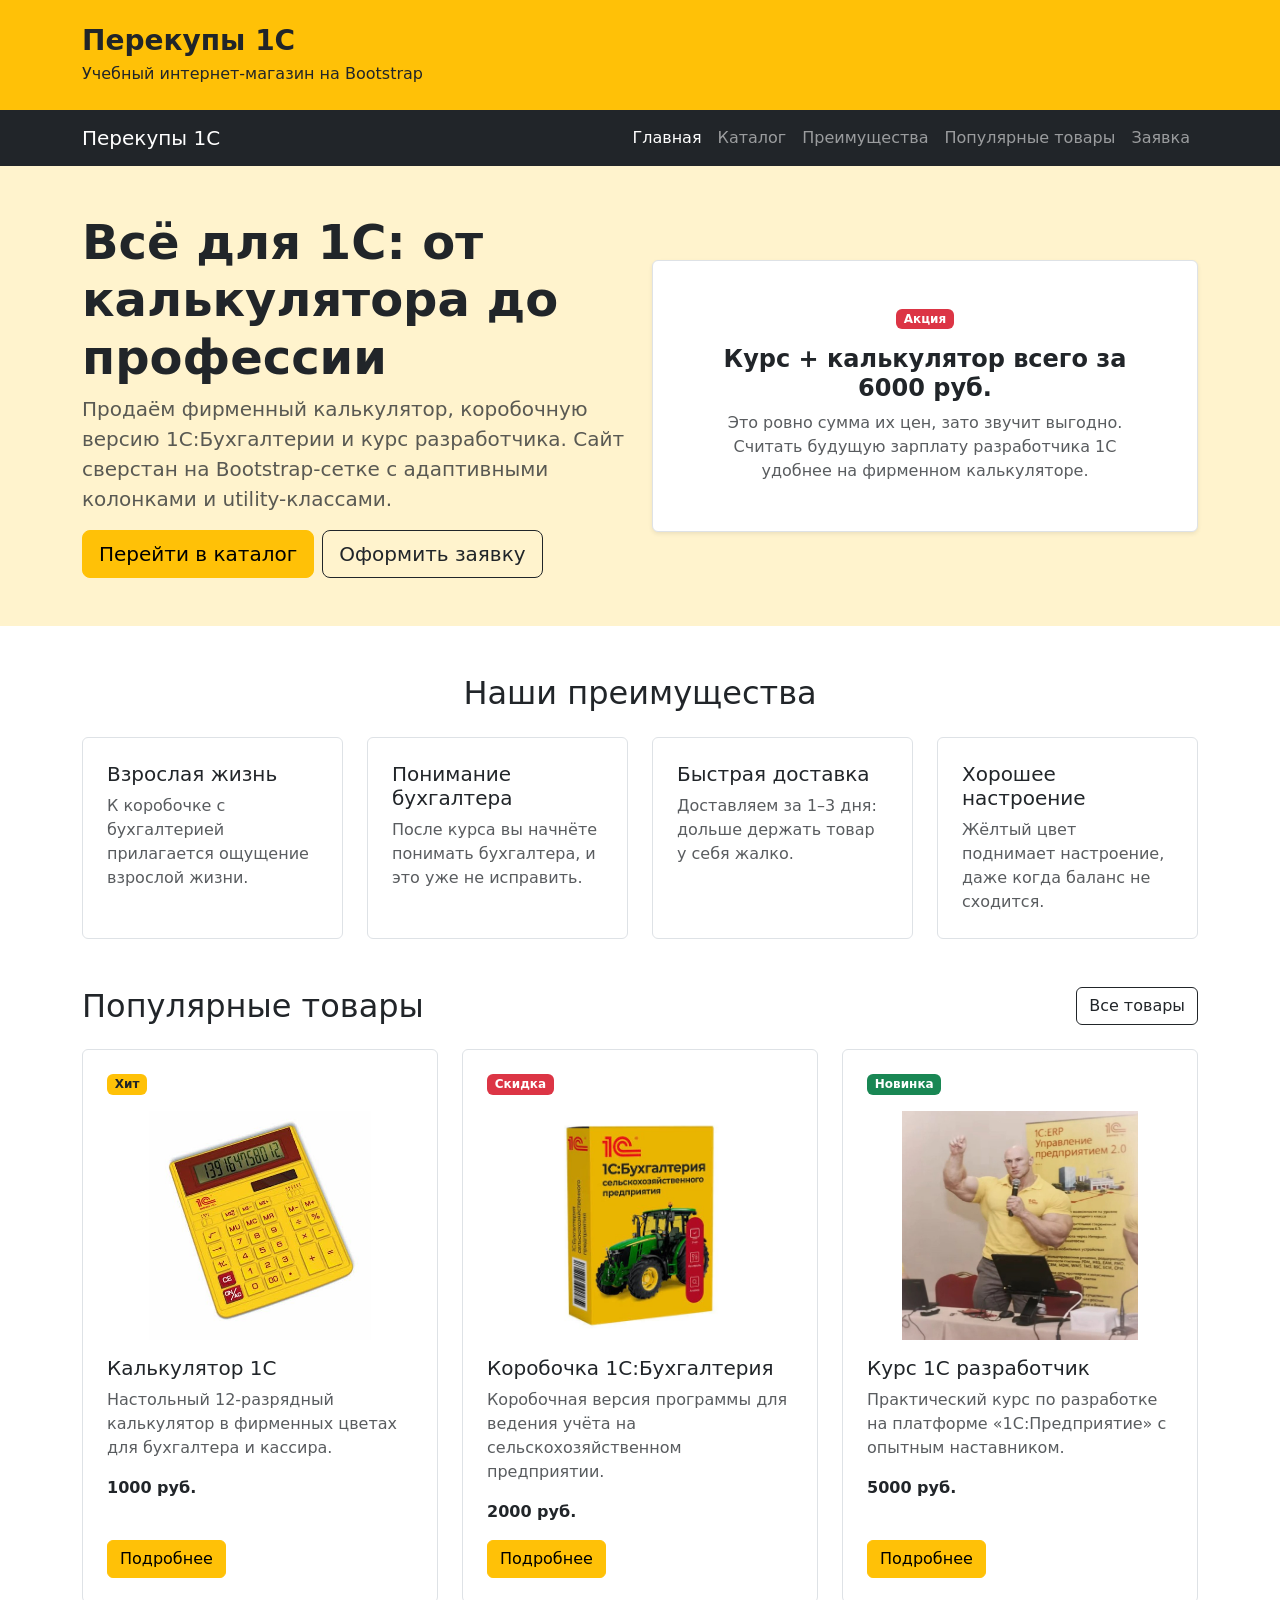
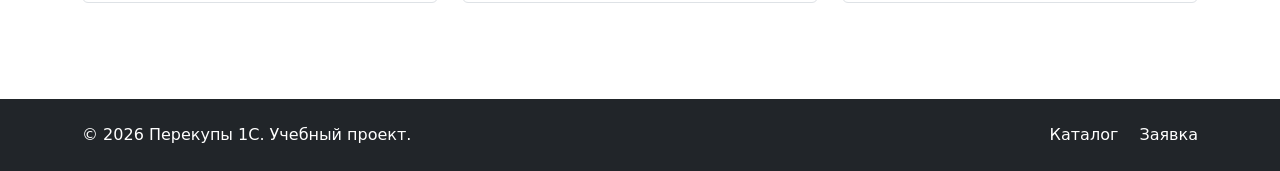
==== index.html @ c37d54c1 "feat: create Bootstrap grid homepage" ====
<!DOCTYPE html>
<html lang="ru">
<head>
  <meta charset="UTF-8">
  <meta name="viewport" content="width=device-width, initial-scale=1.0">
  <meta name="description" content="Главная страница учебного интернет-магазина «Перекупы 1С» на Bootstrap.">
  <title>Главная — Перекупы 1С</title>

  <link
    href="https://cdn.jsdelivr.net/npm/bootstrap@5.3.3/dist/css/bootstrap.min.css"
    rel="stylesheet"
  >
  <link rel="stylesheet" href="css/custom.css">
</head>
<body class="d-flex flex-column">
  <header class="bg-warning text-dark py-4">
    <div class="container">
      <div class="row align-items-center">
        <div class="col-12">
          <h1 class="h3 fw-bold mb-1">Перекупы 1С</h1>
          <p class="mb-0">
            Учебный интернет-магазин на Bootstrap
          </p>
        </div>
      </div>
    </div>
  </header>

  <nav class="navbar navbar-expand-lg navbar-dark bg-dark">
    <div class="container">
      <a class="navbar-brand" href="index.html">Перекупы 1С</a>

      <button
        class="navbar-toggler"
        type="button"
        data-bs-toggle="collapse"
        data-bs-target="#mainNavbar"
        aria-controls="mainNavbar"
        aria-expanded="false"
        aria-label="Переключить навигацию"
      >
        <span class="navbar-toggler-icon"></span>
      </button>

      <div class="collapse navbar-collapse" id="mainNavbar">
        <ul class="navbar-nav ms-auto">
          <li class="nav-item">
            <a class="nav-link active" aria-current="page" href="index.html">
              Главная
            </a>
          </li>
          <li class="nav-item">
            <a class="nav-link" href="catalog.html">Каталог</a>
          </li>
          <li class="nav-item">
            <a class="nav-link" href="#advantages">Преимущества</a>
          </li>
          <li class="nav-item">
            <a class="nav-link" href="#popular">Популярные товары</a>
          </li>
          <li class="nav-item">
            <a class="nav-link" href="order.html">Заявка</a>
          </li>
        </ul>
      </div>
    </div>
  </nav>

  <main class="flex-grow-1">
    <!--
      Hero-блок: светло-жёлтый фон на всю ширину экрана (container-fluid),
      а содержимое ограничено по ширине внутренним container.
    -->
    <section class="container-fluid bg-warning-subtle py-5">
      <div class="container">
        <div class="row align-items-center g-4">
          <div class="col-12 col-lg-6">
            <h2 class="display-5 fw-bold">
              Всё для 1С: от калькулятора до профессии
            </h2>
            <p class="lead text-body-secondary">
              Продаём фирменный калькулятор, коробочную версию 1С:Бухгалтерии
              и курс разработчика. Сайт сверстан на Bootstrap-сетке
              с адаптивными колонками и utility-классами.
            </p>
            <div class="d-flex flex-wrap gap-2">
              <a class="btn btn-warning btn-lg" href="catalog.html">
                Перейти в каталог
              </a>
              <a class="btn btn-outline-dark btn-lg" href="order.html">
                Оформить заявку
              </a>
            </div>
          </div>

          <div class="col-12 col-lg-6">
            <div class="placeholder-box d-flex flex-column justify-content-center p-5 bg-white border rounded shadow-sm text-center">
              <span class="badge bg-danger align-self-center mb-3">Акция</span>
              <p class="h4 fw-bold">Курс + калькулятор всего за 6000 руб.</p>
              <p class="mb-0 text-body-secondary">
                Это ровно сумма их цен, зато звучит выгодно.
                Считать будущую зарплату разработчика 1С удобнее на фирменном калькуляторе.
              </p>
            </div>
          </div>
        </div>
      </div>
    </section>

    <section class="container my-5" id="advantages">
      <h2 class="text-center mb-4">Наши преимущества</h2>

      <div class="row g-4">
        <div class="col-12 col-md-6 col-lg-3">
          <div class="p-4 border rounded h-100 bg-white">
            <h3 class="h5">Взрослая жизнь</h3>
            <p class="mb-0 text-body-secondary">
              К коробочке с бухгалтерией прилагается ощущение взрослой жизни.
            </p>
          </div>
        </div>

        <div class="col-12 col-md-6 col-lg-3">
          <div class="p-4 border rounded h-100 bg-white">
            <h3 class="h5">Понимание бухгалтера</h3>
            <p class="mb-0 text-body-secondary">
              После курса вы начнёте понимать бухгалтера, и это уже не исправить.
            </p>
          </div>
        </div>

        <div class="col-12 col-md-6 col-lg-3">
          <div class="p-4 border rounded h-100 bg-white">
            <h3 class="h5">Быстрая доставка</h3>
            <p class="mb-0 text-body-secondary">
              Доставляем за 1–3 дня: дольше держать товар у себя жалко.
            </p>
          </div>
        </div>

        <div class="col-12 col-md-6 col-lg-3">
          <div class="p-4 border rounded h-100 bg-white">
            <h3 class="h5">Хорошее настроение</h3>
            <p class="mb-0 text-body-secondary">
              Жёлтый цвет поднимает настроение, даже когда баланс не сходится.
            </p>
          </div>
        </div>
      </div>
    </section>

    <section class="container my-5" id="popular">
      <div class="d-flex flex-wrap justify-content-between align-items-center gap-2 mb-4">
        <h2 class="mb-0">Популярные товары</h2>
        <a class="btn btn-outline-dark" href="catalog.html">
          Все товары
        </a>
      </div>

      <div class="row g-4">
        <div class="col-12 col-md-6 col-lg-4">
          <div class="d-flex flex-column border rounded h-100 p-4">
            <span class="badge bg-warning text-dark align-self-start mb-3">Хит</span>
            <div class="ratio ratio-4x3 mb-3">
              <img class="object-fit-contain" src="images/product-1.jpg" alt="Жёлтый настольный калькулятор 1С с красными клавишами" width="440" height="454">
            </div>
            <h3 class="h5">Калькулятор 1С</h3>
            <p class="text-body-secondary">
              Настольный 12-разрядный калькулятор в фирменных цветах для бухгалтера и кассира.
            </p>
            <p class="fw-bold mb-3">1000 руб.</p>
            <a class="btn btn-warning align-self-start mt-auto" href="product.html">
              Подробнее
            </a>
          </div>
        </div>

        <div class="col-12 col-md-6 col-lg-4">
          <div class="d-flex flex-column border rounded h-100 p-4">
            <span class="badge bg-danger align-self-start mb-3">Скидка</span>
            <div class="ratio ratio-4x3 mb-3">
              <img class="object-fit-contain" src="images/product-2.jpg" alt="Жёлтая коробка программы «1С:Бухгалтерия сельскохозяйственного предприятия» с изображением трактора" width="395" height="506">
            </div>
            <h3 class="h5">Коробочка 1С:Бухгалтерия</h3>
            <p class="text-body-secondary">
              Коробочная версия программы для ведения учёта на сельскохозяйственном предприятии.
            </p>
            <p class="fw-bold mb-3">2000 руб.</p>
            <a class="btn btn-warning align-self-start mt-auto" href="product-2.html">
              Подробнее
            </a>
          </div>
        </div>

        <div class="col-12 col-md-6 col-lg-4">
          <div class="d-flex flex-column border rounded h-100 p-4">
            <span class="badge bg-success align-self-start mb-3">Новинка</span>
            <div class="ratio ratio-4x3 mb-3">
              <img class="object-fit-contain" src="images/product-3.jpg" alt="Преподаватель в жёлтой футболке 1С выступает с микрофоном на фоне плаката «1С:ERP»" width="800" height="775">
            </div>
            <h3 class="h5">Курс 1С разработчик</h3>
            <p class="text-body-secondary">
              Практический курс по разработке на платформе «1С:Предприятие» с опытным наставником.
            </p>
            <p class="fw-bold mb-3">5000 руб.</p>
            <a class="btn btn-warning align-self-start mt-auto" href="product-3.html">
              Подробнее
            </a>
          </div>
        </div>
      </div>
    </section>
  </main>

  <footer class="bg-dark text-white py-4 mt-5">
    <div class="container">
      <div class="row align-items-center g-3">
        <div class="col-12 col-md-6">
          <p class="mb-0">
            &copy; 2026 Перекупы 1С. Учебный проект.
          </p>
        </div>

        <div class="col-12 col-md-6 text-md-end">
          <a class="text-white text-decoration-none me-3" href="catalog.html">
            Каталог
          </a>
          <a class="text-white text-decoration-none" href="order.html">
            Заявка
          </a>
        </div>
      </div>
    </div>
  </footer>

  <script
    src="https://cdn.jsdelivr.net/npm/bootstrap@5.3.3/dist/js/bootstrap.bundle.min.js">
  </script>
</body>
</html>
---- css/custom.css ----
/*
  Собственные стили проекта.
  Подключаются после Bootstrap, поэтому могут переопределять его правила.
  Основное оформление страницы задаётся классами Bootstrap,
  здесь только минимальные правки.
*/

/*
  Страница занимает всю высоту окна.
  Вместе с классами d-flex flex-column у body и flex-grow-1 у main
  это прижимает подвал к низу окна на коротких страницах.
*/
body {
  min-height: 100vh;
}

/*
  Минимальная высота промо-блока в hero, чтобы он не сжимался
  до высоты текста и был сопоставим с левой колонкой.
*/
.placeholder-box {
  min-height: 240px;
}
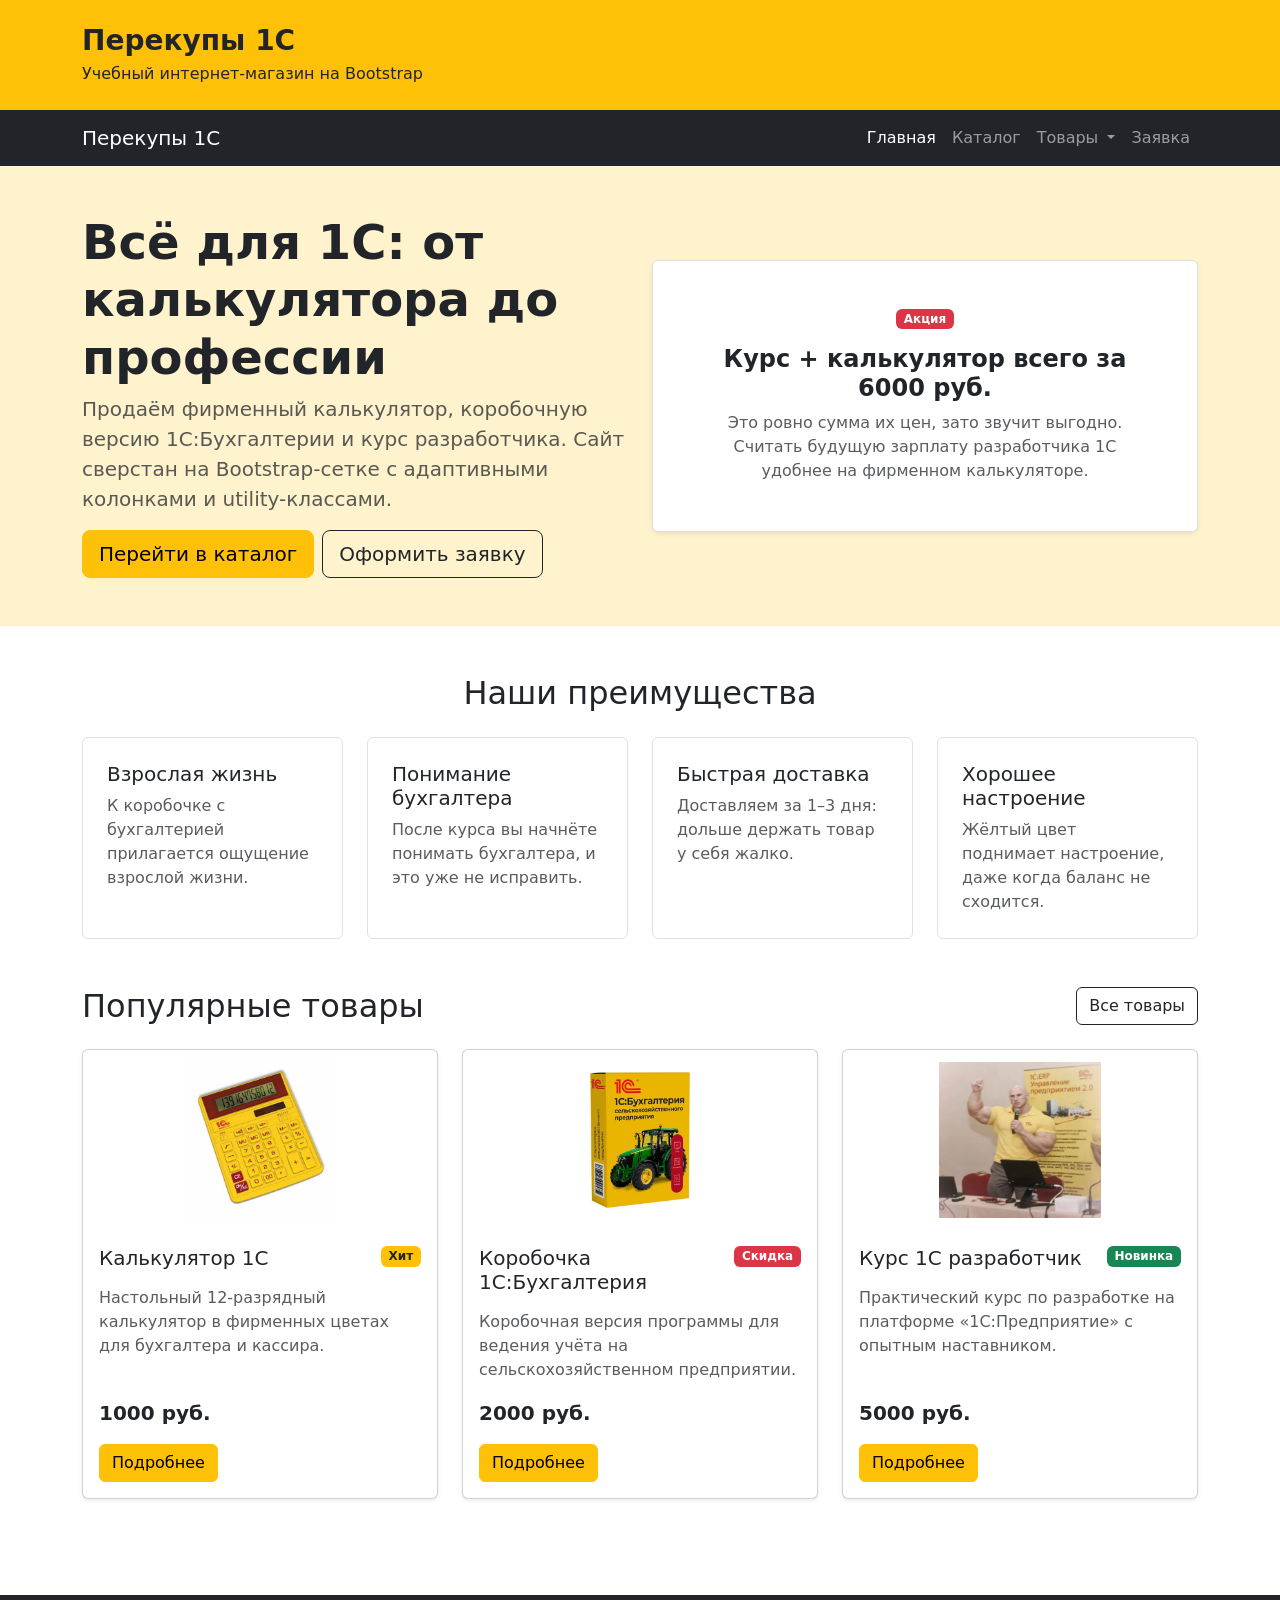
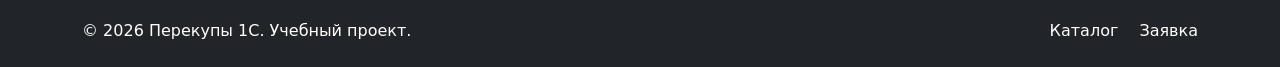
==== commit 1e6c0959: "feat: add Bootstrap components pages" ====
--- a/index.html
+++ b/index.html
@@ -7,7 +7,7 @@
   <title>Главная — Перекупы 1С</title>
 
   <link
-    href="https://cdn.jsdelivr.net/npm/bootstrap@5.3.3/dist/css/bootstrap.min.css"
+    href="https://cdn.jsdelivr.net/npm/bootstrap@5.3.8/dist/css/bootstrap.min.css"
     rel="stylesheet"
   >
   <link rel="stylesheet" href="css/custom.css">
@@ -45,19 +45,32 @@
       <div class="collapse navbar-collapse" id="mainNavbar">
         <ul class="navbar-nav ms-auto">
           <li class="nav-item">
-            <a class="nav-link active" aria-current="page" href="index.html">
-              Главная
-            </a>
-          </li>
+            <a class="nav-link active" aria-current="page" href="index.html">Главная</a>
+          </li>
+
           <li class="nav-item">
             <a class="nav-link" href="catalog.html">Каталог</a>
           </li>
-          <li class="nav-item">
-            <a class="nav-link" href="#advantages">Преимущества</a>
-          </li>
-          <li class="nav-item">
-            <a class="nav-link" href="#popular">Популярные товары</a>
-          </li>
+
+          <li class="nav-item dropdown">
+            <a
+              class="nav-link dropdown-toggle"
+              href="#"
+              role="button"
+              data-bs-toggle="dropdown"
+              aria-expanded="false"
+            >
+              Товары
+            </a>
+            <ul class="dropdown-menu">
+              <li><a class="dropdown-item" href="product.html">Калькулятор 1С</a></li>
+              <li><a class="dropdown-item" href="product-2.html">Коробочка 1С:Бухгалтерия</a></li>
+              <li><a class="dropdown-item" href="product-3.html">Курс 1С разработчик</a></li>
+              <li><hr class="dropdown-divider"></li>
+              <li><a class="dropdown-item" href="catalog.html">Все товары</a></li>
+            </ul>
+          </li>
+
           <li class="nav-item">
             <a class="nav-link" href="order.html">Заявка</a>
           </li>
@@ -159,53 +172,68 @@
 
       <div class="row g-4">
         <div class="col-12 col-md-6 col-lg-4">
-          <div class="d-flex flex-column border rounded h-100 p-4">
-            <span class="badge bg-warning text-dark align-self-start mb-3">Хит</span>
-            <div class="ratio ratio-4x3 mb-3">
-              <img class="object-fit-contain" src="images/product-1.jpg" alt="Жёлтый настольный калькулятор 1С с красными клавишами" width="440" height="454">
-            </div>
-            <h3 class="h5">Калькулятор 1С</h3>
-            <p class="text-body-secondary">
-              Настольный 12-разрядный калькулятор в фирменных цветах для бухгалтера и кассира.
-            </p>
-            <p class="fw-bold mb-3">1000 руб.</p>
-            <a class="btn btn-warning align-self-start mt-auto" href="product.html">
-              Подробнее
-            </a>
+          <div class="card h-100 shadow-sm">
+            <img class="card-img-top" src="images/product-1.jpg" alt="Жёлтый настольный калькулятор 1С с красными клавишами" width="440" height="454">
+            <div class="card-body d-flex flex-column">
+              <div class="d-flex justify-content-between align-items-start gap-2 mb-3">
+                <h3 class="card-title h5 mb-0">Калькулятор 1С</h3>
+                <span class="badge bg-warning text-dark">Хит</span>
+              </div>
+
+              <p class="card-text text-body-secondary">
+                Настольный 12-разрядный калькулятор в фирменных цветах для бухгалтера и кассира.
+              </p>
+
+              <p class="fw-bold fs-5 mt-auto">1000 руб.</p>
+
+              <div class="d-flex flex-wrap gap-2">
+                <a class="btn btn-warning" href="product.html">Подробнее</a>
+              </div>
+            </div>
           </div>
         </div>
 
         <div class="col-12 col-md-6 col-lg-4">
-          <div class="d-flex flex-column border rounded h-100 p-4">
-            <span class="badge bg-danger align-self-start mb-3">Скидка</span>
-            <div class="ratio ratio-4x3 mb-3">
-              <img class="object-fit-contain" src="images/product-2.jpg" alt="Жёлтая коробка программы «1С:Бухгалтерия сельскохозяйственного предприятия» с изображением трактора" width="395" height="506">
-            </div>
-            <h3 class="h5">Коробочка 1С:Бухгалтерия</h3>
-            <p class="text-body-secondary">
-              Коробочная версия программы для ведения учёта на сельскохозяйственном предприятии.
-            </p>
-            <p class="fw-bold mb-3">2000 руб.</p>
-            <a class="btn btn-warning align-self-start mt-auto" href="product-2.html">
-              Подробнее
-            </a>
+          <div class="card h-100 shadow-sm">
+            <img class="card-img-top" src="images/product-2.jpg" alt="Жёлтая коробка программы «1С:Бухгалтерия сельскохозяйственного предприятия» с изображением трактора" width="395" height="506">
+            <div class="card-body d-flex flex-column">
+              <div class="d-flex justify-content-between align-items-start gap-2 mb-3">
+                <h3 class="card-title h5 mb-0">Коробочка 1С:Бухгалтерия</h3>
+                <span class="badge bg-danger">Скидка</span>
+              </div>
+
+              <p class="card-text text-body-secondary">
+                Коробочная версия программы для ведения учёта на сельскохозяйственном предприятии.
+              </p>
+
+              <p class="fw-bold fs-5 mt-auto">2000 руб.</p>
+
+              <div class="d-flex flex-wrap gap-2">
+                <a class="btn btn-warning" href="product-2.html">Подробнее</a>
+              </div>
+            </div>
           </div>
         </div>
 
         <div class="col-12 col-md-6 col-lg-4">
-          <div class="d-flex flex-column border rounded h-100 p-4">
-            <span class="badge bg-success align-self-start mb-3">Новинка</span>
-            <div class="ratio ratio-4x3 mb-3">
-              <img class="object-fit-contain" src="images/product-3.jpg" alt="Преподаватель в жёлтой футболке 1С выступает с микрофоном на фоне плаката «1С:ERP»" width="800" height="775">
-            </div>
-            <h3 class="h5">Курс 1С разработчик</h3>
-            <p class="text-body-secondary">
-              Практический курс по разработке на платформе «1С:Предприятие» с опытным наставником.
-            </p>
-            <p class="fw-bold mb-3">5000 руб.</p>
-            <a class="btn btn-warning align-self-start mt-auto" href="product-3.html">
-              Подробнее
-            </a>
+          <div class="card h-100 shadow-sm">
+            <img class="card-img-top" src="images/product-3.jpg" alt="Преподаватель в жёлтой футболке 1С выступает с микрофоном на фоне плаката «1С:ERP»" width="800" height="775">
+            <div class="card-body d-flex flex-column">
+              <div class="d-flex justify-content-between align-items-start gap-2 mb-3">
+                <h3 class="card-title h5 mb-0">Курс 1С разработчик</h3>
+                <span class="badge bg-success">Новинка</span>
+              </div>
+
+              <p class="card-text text-body-secondary">
+                Практический курс по разработке на платформе «1С:Предприятие» с опытным наставником.
+              </p>
+
+              <p class="fw-bold fs-5 mt-auto">5000 руб.</p>
+
+              <div class="d-flex flex-wrap gap-2">
+                <a class="btn btn-warning" href="product-3.html">Подробнее</a>
+              </div>
+            </div>
           </div>
         </div>
       </div>
@@ -234,7 +262,7 @@
   </footer>
 
   <script
-    src="https://cdn.jsdelivr.net/npm/bootstrap@5.3.3/dist/js/bootstrap.bundle.min.js">
+    src="https://cdn.jsdelivr.net/npm/bootstrap@5.3.8/dist/js/bootstrap.bundle.min.js">
   </script>
 </body>
 </html>
--- a/css/custom.css
+++ b/css/custom.css
@@ -21,3 +21,23 @@
 .placeholder-box {
   min-height: 240px;
 }
+
+/*
+  Область изображения на странице товара.
+  Задаёт высоту, даже пока фотография не загрузилась.
+*/
+.placeholder-image {
+  min-height: 320px;
+}
+
+/*
+  Изображение в карточке товара: одинаковая высота у всех карточек.
+  contain вместо cover из методички: фотографии товаров разных пропорций,
+  и cover обрезал бы калькулятор и коробку по краям.
+  Отступ отделяет фотографию от рамки карточки.
+*/
+.card-img-top {
+  height: 180px;
+  padding: 0.75rem;
+  object-fit: contain;
+}
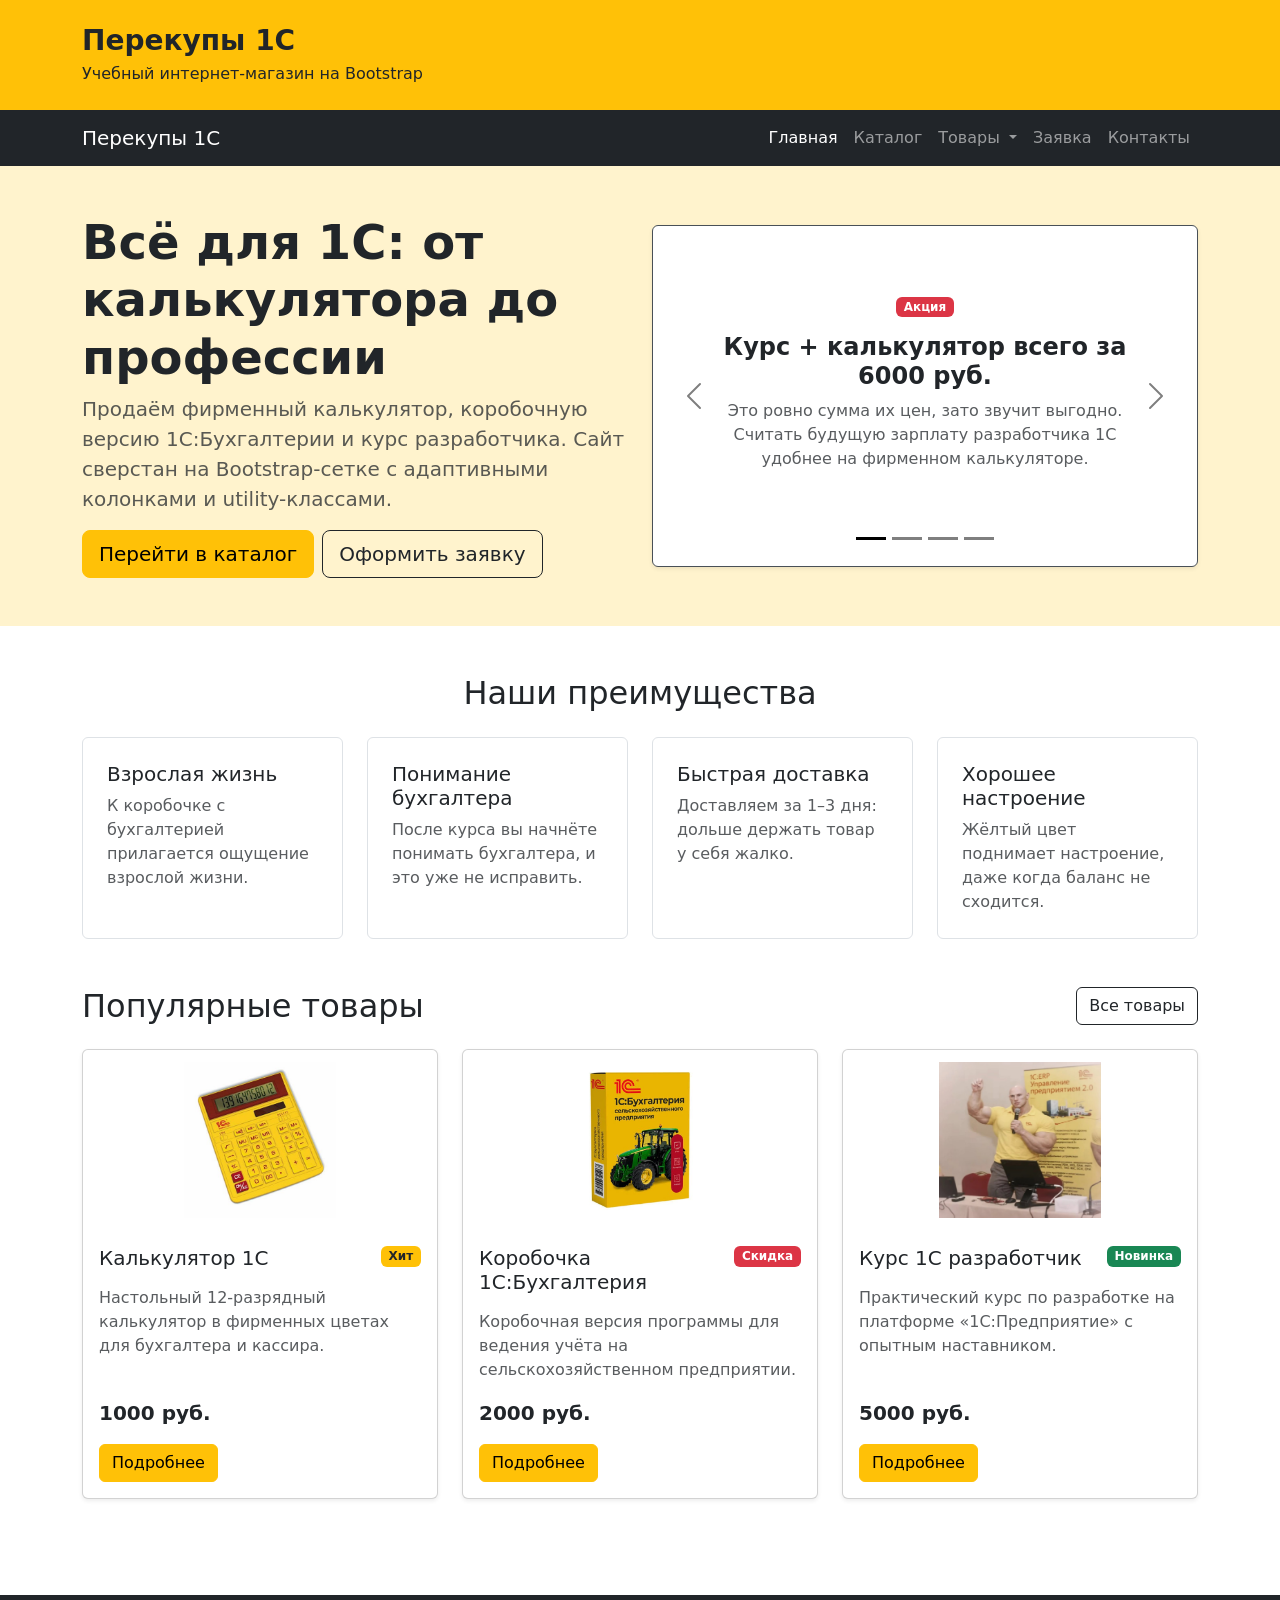
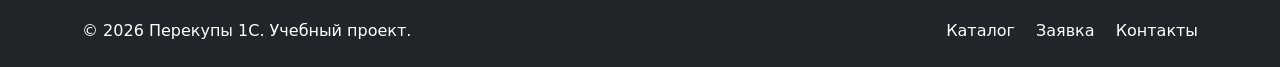
==== commit b8e031c0: "fix: prepare Bootstrap project for submission" ====
--- a/index.html
+++ b/index.html
@@ -6,10 +6,7 @@
   <meta name="description" content="Главная страница учебного интернет-магазина «Перекупы 1С» на Bootstrap.">
   <title>Главная — Перекупы 1С</title>
 
-  <link
-    href="https://cdn.jsdelivr.net/npm/bootstrap@5.3.8/dist/css/bootstrap.min.css"
-    rel="stylesheet"
-  >
+  <link rel="stylesheet" href="vendor/bootstrap/css/bootstrap.min.css">
   <link rel="stylesheet" href="css/custom.css">
 </head>
 <body class="d-flex flex-column">
@@ -74,6 +71,10 @@
           <li class="nav-item">
             <a class="nav-link" href="order.html">Заявка</a>
           </li>
+
+          <li class="nav-item">
+            <a class="nav-link" href="contacts.html">Контакты</a>
+          </li>
         </ul>
       </div>
     </div>
@@ -107,13 +108,85 @@
           </div>
 
           <div class="col-12 col-lg-6">
-            <div class="placeholder-box d-flex flex-column justify-content-center p-5 bg-white border rounded shadow-sm text-center">
-              <span class="badge bg-danger align-self-center mb-3">Акция</span>
-              <p class="h4 fw-bold">Курс + калькулятор всего за 6000 руб.</p>
-              <p class="mb-0 text-body-secondary">
-                Это ровно сумма их цен, зато звучит выгодно.
-                Считать будущую зарплату разработчика 1С удобнее на фирменном калькуляторе.
-              </p>
+            <!--
+              Карусель: тёмные стрелки и индикаторы (data-bs-theme="dark" у карусели),
+              а содержимое слайдов в обычной светлой теме (data-bs-theme="light").
+            -->
+            <div
+              id="heroCarousel"
+              class="carousel slide bg-white border rounded shadow-sm"
+              data-bs-ride="carousel"
+              data-bs-theme="dark"
+            >
+              <div class="carousel-indicators">
+          <button
+            type="button"
+            data-bs-target="#heroCarousel"
+            data-bs-slide-to="0" class="active" aria-current="true"
+            aria-label="Слайд 1"
+          ></button>
+          <button
+            type="button"
+            data-bs-target="#heroCarousel"
+            data-bs-slide-to="1"
+            aria-label="Слайд 2"
+          ></button>
+          <button
+            type="button"
+            data-bs-target="#heroCarousel"
+            data-bs-slide-to="2"
+            aria-label="Слайд 3"
+          ></button>
+          <button
+            type="button"
+            data-bs-target="#heroCarousel"
+            data-bs-slide-to="3"
+            aria-label="Слайд 4"
+          ></button>
+              </div>
+
+              <div class="carousel-inner" data-bs-theme="light">
+                <div class="carousel-item active">
+                  <div class="hero-slide d-flex flex-column justify-content-center align-items-center text-center px-5 pt-4 pb-5">
+                    <span class="badge bg-danger mb-3">Акция</span>
+                    <p class="h4 fw-bold">Курс + калькулятор всего за 6000 руб.</p>
+                    <p class="mb-0 text-body-secondary">
+                      Это ровно сумма их цен, зато звучит выгодно.
+                      Считать будущую зарплату разработчика 1С удобнее на фирменном калькуляторе.
+                    </p>
+                  </div>
+                </div>
+                <div class="carousel-item">
+                  <a class="hero-slide d-flex flex-column justify-content-center align-items-center text-center px-5 pt-4 pb-5 text-body text-decoration-none" href="product.html">
+                    <img class="hero-slide__image mb-3" src="images/product-1.jpg" alt="Жёлтый настольный калькулятор 1С с красными клавишами" width="440" height="454">
+                    <span class="h5 mb-1">Калькулятор 1С</span>
+                    <span class="text-body-secondary">1000 руб.</span>
+                  </a>
+                </div>
+                <div class="carousel-item">
+                  <a class="hero-slide d-flex flex-column justify-content-center align-items-center text-center px-5 pt-4 pb-5 text-body text-decoration-none" href="product-2.html">
+                    <img class="hero-slide__image mb-3" src="images/product-2.jpg" alt="Жёлтая коробка программы «1С:Бухгалтерия сельскохозяйственного предприятия» с изображением трактора" width="395" height="506">
+                    <span class="h5 mb-1">Коробочка 1С:Бухгалтерия</span>
+                    <span class="text-body-secondary">2000 руб.</span>
+                  </a>
+                </div>
+                <div class="carousel-item">
+                  <a class="hero-slide d-flex flex-column justify-content-center align-items-center text-center px-5 pt-4 pb-5 text-body text-decoration-none" href="product-3.html">
+                    <img class="hero-slide__image mb-3" src="images/product-3.jpg" alt="Преподаватель в жёлтой футболке 1С выступает с микрофоном на фоне плаката «1С:ERP»" width="800" height="775">
+                    <span class="h5 mb-1">Курс 1С разработчик</span>
+                    <span class="text-body-secondary">5000 руб.</span>
+                  </a>
+                </div>
+              </div>
+
+              <button class="carousel-control-prev" type="button" data-bs-target="#heroCarousel" data-bs-slide="prev">
+                <span class="carousel-control-prev-icon" aria-hidden="true"></span>
+                <span class="visually-hidden">Предыдущий слайд</span>
+              </button>
+              <button class="carousel-control-next" type="button" data-bs-target="#heroCarousel" data-bs-slide="next">
+                <span class="carousel-control-next-icon" aria-hidden="true"></span>
+                <span class="visually-hidden">Следующий слайд</span>
+              </button>
             </div>
           </div>
         </div>
@@ -253,16 +326,17 @@
           <a class="text-white text-decoration-none me-3" href="catalog.html">
             Каталог
           </a>
-          <a class="text-white text-decoration-none" href="order.html">
+          <a class="text-white text-decoration-none me-3" href="order.html">
             Заявка
           </a>
+          <a class="text-white text-decoration-none" href="contacts.html">
+            Контакты
+          </a>
         </div>
       </div>
     </div>
   </footer>
 
-  <script
-    src="https://cdn.jsdelivr.net/npm/bootstrap@5.3.8/dist/js/bootstrap.bundle.min.js">
-  </script>
+  <script src="vendor/bootstrap/js/bootstrap.bundle.min.js"></script>
 </body>
 </html>
--- a/css/custom.css
+++ b/css/custom.css
@@ -6,6 +6,61 @@
 */
 
 /*
+  1. Цвета проекта.
+  По умолчанию у Bootstrap синие ссылки, вкладки, фокус полей и активные пункты.
+  Чтобы весь сайт был в жёлто-тёмной гамме, переопределяем CSS-переменные Bootstrap,
+  а не переписываем стили компонентов.
+*/
+:root {
+  /* Тёмно-янтарный цвет ссылок: в тон жёлтому, но читается на белом фоне */
+  --shop-accent: #7a5200;
+  --shop-accent-rgb: 122, 82, 0;
+  --shop-accent-hover: #4d3400;
+  --shop-accent-hover-rgb: 77, 52, 0;
+
+  /* Полупрозрачная жёлтая обводка фокуса */
+  --shop-focus-ring: rgba(255, 193, 7, 0.5);
+
+  --bs-link-color: var(--shop-accent);
+  --bs-link-color-rgb: var(--shop-accent-rgb);
+  --bs-link-hover-color: var(--shop-accent-hover);
+  --bs-link-hover-color-rgb: var(--shop-accent-hover-rgb);
+  --bs-focus-ring-color: var(--shop-focus-ring);
+}
+
+/* Активный пункт выпадающего меню: жёлтый вместо синего */
+.dropdown-menu {
+  --bs-dropdown-link-active-bg: var(--bs-warning);
+  --bs-dropdown-link-active-color: var(--bs-dark);
+}
+
+/* Открытый вопрос в accordion: светло-жёлтый фон вместо голубого */
+.accordion {
+  --bs-accordion-active-bg: var(--bs-warning-bg-subtle);
+  --bs-accordion-active-color: var(--bs-body-color);
+  --bs-accordion-btn-active-icon: var(--bs-accordion-btn-icon);
+  --bs-accordion-btn-focus-box-shadow: 0 0 0 0.25rem var(--shop-focus-ring);
+}
+
+/*
+  Фокус полей формы. В скомпилированном Bootstrap эти цвета заданы
+  без переменных, поэтому переопределяем сами свойства.
+*/
+.form-control:focus,
+.form-select:focus,
+.form-check-input:focus {
+  border-color: #cc9a06;
+  box-shadow: 0 0 0 0.25rem var(--shop-focus-ring);
+}
+
+/* Отмеченный чекбокс: тёмный, как кнопки btn-outline-dark */
+.form-check-input:checked {
+  background-color: var(--bs-dark);
+  border-color: var(--bs-dark);
+}
+
+/*
+  2. Раскладка страницы.
   Страница занимает всю высоту окна.
   Вместе с классами d-flex flex-column у body и flex-grow-1 у main
   это прижимает подвал к низу окна на коротких страницах.
@@ -15,11 +70,19 @@
 }
 
 /*
-  Минимальная высота промо-блока в hero, чтобы он не сжимался
-  до высоты текста и был сопоставим с левой колонкой.
+  3. Изображения.
+  Слайд карусели на главной: одинаковая высота у всех слайдов,
+  чтобы блок не прыгал при смене слайда.
 */
-.placeholder-box {
-  min-height: 240px;
+.hero-slide {
+  min-height: 340px;
+}
+
+.hero-slide__image {
+  width: auto;
+  max-width: 100%;
+  height: 200px;
+  object-fit: contain;
 }
 
 /*
